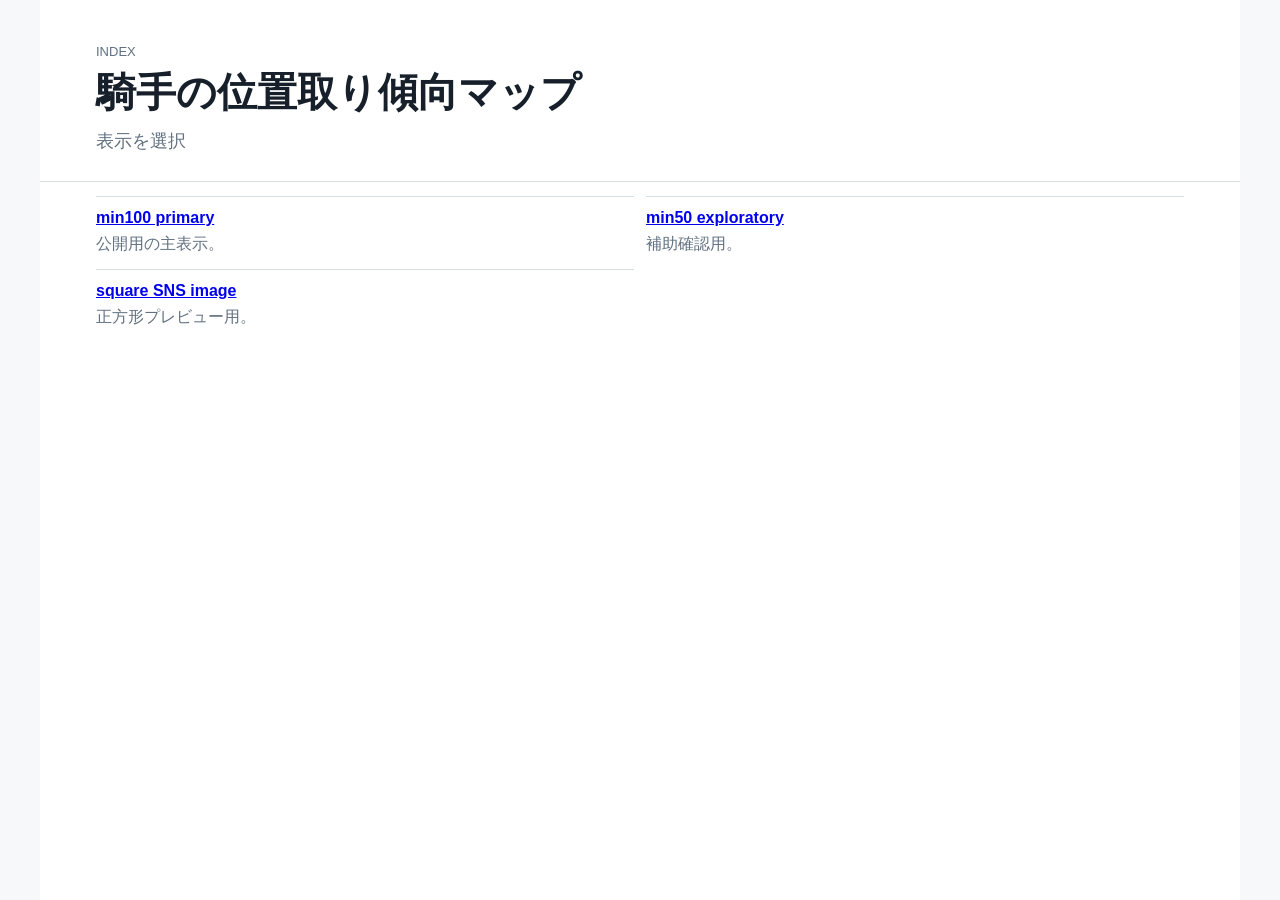
==== index.html @ f2f60302 "Add files via upload" ====
<!doctype html><html lang="ja"><head><meta charset="utf-8"><meta name="viewport" content="width=device-width, initial-scale=1"><title>騎手位置取り傾向マップ</title><link rel="stylesheet" href="jockey_2axis_public_report.css"></head><body><main class="report"><header class="hero"><div><p class="kicker">index</p><h1>騎手の位置取り傾向マップ</h1><p class="subtitle">表示を選択</p></div></header><section class="definitions"><div class="def-grid"><div><b><a href="jockey_2axis_public_report_min100.html">min100 primary</a></b><span>公開用の主表示。</span></div><div><b><a href="jockey_2axis_public_report_min50.html">min50 exploratory</a></b><span>補助確認用。</span></div><div><b><a href="jockey_2axis_public_report_square.html">square SNS image</a></b><span>正方形プレビュー用。</span></div></div></section></main></body></html>
---- jockey_2axis_public_report.css ----
﻿
:root{--ink:#17202a;--muted:#617080;--line:#d7dee6;--paper:#f6f8fa;--panel:#fff;--q1:#4a90a4;--q2:#d36b4a;--q3:#7d8a97;--q4:#7a62a3}
*{box-sizing:border-box}body{margin:0;font-family:"Yu Gothic","Hiragino Kaku Gothic ProN",Meiryo,Arial,sans-serif;color:var(--ink);background:var(--paper)}.report{max-width:1200px;margin:0 auto;background:var(--panel);min-height:100vh}.hero{display:flex;justify-content:space-between;gap:32px;padding:44px 56px 28px;border-bottom:1px solid var(--line);background:#fff}.kicker{margin:0 0 10px;color:var(--muted);font-size:13px;letter-spacing:0;text-transform:uppercase}h1{margin:0;font-size:40px;line-height:1.15;letter-spacing:0}.subtitle{margin:14px 0 0;color:var(--muted);font-size:18px}.hero-metrics{display:grid;grid-template-columns:repeat(3,110px);gap:10px;align-content:end}.hero-metrics div{border:1px solid var(--line);border-radius:8px;padding:12px;background:#fbfcfd}.hero-metrics span{display:block;color:var(--muted);font-size:12px}.hero-metrics b{display:block;font-size:22px;margin-top:4px}.notice{margin:24px 56px;padding:15px 18px;border-left:5px solid #2f6f7e;background:#eef6f7;line-height:1.7;font-size:14px}.detail-notice{background:#faf7ef;border-left-color:#9f7a2f}.map-section,.quadrants,.representatives,.definitions{padding:14px 56px 32px}.section-head{display:flex;align-items:center;justify-content:space-between}h2{font-size:24px;margin:0 0 16px}.section-head a{color:#245f75;text-decoration:none;border-bottom:1px solid #245f75}.controls{display:grid;grid-template-columns:1.3fr 1fr auto;gap:12px;align-items:end;margin:0 0 14px;padding:12px;border:1px solid var(--line);border-radius:8px;background:#fbfcfd}.controls label{display:block;font-size:12px;color:var(--muted);margin-bottom:5px}.search-box{display:grid;grid-template-columns:1fr auto;gap:8px}.search-box label{grid-column:1/-1}.controls input[type=search],.controls input[type=number]{width:100%;height:36px;border:1px solid var(--line);border-radius:6px;padding:0 10px;font:inherit}.controls button{height:36px;border:1px solid var(--line);border-radius:6px;background:#fff;color:var(--ink)}.filter-box{display:grid;grid-template-columns:1fr 76px;gap:8px}.filter-box label{grid-column:1/-1}.toggle{white-space:nowrap;color:var(--ink)!important}.filter-meta{grid-column:1/-1;margin:0;color:var(--muted);font-size:13px}.no-result{grid-column:1/-1;margin:0;color:#9a3412;font-weight:700}.axis-map{width:100%;height:auto;display:block;border:1px solid var(--line);border-radius:8px;background:#fff}.map-frame{fill:#fff;stroke:var(--line)}.quad-fill{opacity:.12}.quad-fill.Q1{fill:var(--q1)}.quad-fill.Q2{fill:var(--q2)}.quad-fill.Q3{fill:var(--q3)}.quad-fill.Q4{fill:var(--q4)}.zero-line{stroke:#9ba8b5;stroke-width:1.5;stroke-dasharray:5 5}.quad-label{font-size:18px;font-weight:700;fill:#34424f}.point{opacity:.62;stroke:#fff;stroke-width:.8;cursor:pointer}.point.Q1{fill:var(--q1)}.point.Q2{fill:var(--q2)}.point.Q3{fill:var(--q3)}.point.Q4{fill:var(--q4)}.point.dimmed{opacity:.08}.point.highlight{opacity:1;stroke:#111;stroke-width:3}.point.hidden,.rep-card.hidden{display:none}.point-label{font-size:12px;font-weight:700;fill:#1b2630;paint-order:stroke;stroke:#fff;stroke-width:3px}.point-label.dimmed{opacity:.22}.axis-title{font-size:14px;fill:var(--muted);font-weight:700}.axis-note{display:grid;grid-template-columns:1fr 1fr;gap:12px;margin-top:12px;color:var(--muted);line-height:1.6}.quad-grid{display:grid;grid-template-columns:repeat(4,1fr);gap:12px}.quad-card,.rep-card{border:1px solid var(--line);border-radius:8px;padding:16px;background:#fff}.quad-card h3{margin:0 0 8px;font-size:17px}.quad-card p{margin:0 0 10px;color:var(--muted);line-height:1.6;font-size:13px}.quad-card strong{font-size:24px}.axis-cond{color:var(--ink)!important;font-weight:700}.rep-grid{display:grid;grid-template-columns:repeat(4,1fr);gap:12px}.rep-card{padding:14px;min-height:170px}.rep-head{display:flex;justify-content:space-between;gap:8px;align-items:flex-start}.rep-head span{font-size:18px;font-weight:700}.rep-head b{font-size:12px;color:var(--muted);text-align:right}.rep-card dl{display:grid;grid-template-columns:repeat(3,1fr);gap:8px;margin:14px 0}.rep-card dt{color:var(--muted);font-size:11px}.rep-card dd{margin:3px 0 0;font-weight:700;font-size:16px}.rep-card p{margin:0;color:var(--muted);line-height:1.55;font-size:13px}.def-grid{display:grid;grid-template-columns:repeat(2,1fr);gap:12px}.def-grid div{border-top:1px solid var(--line);padding-top:12px}.def-grid b,.def-grid span{display:block}.def-grid span{color:var(--muted);line-height:1.6;margin-top:4px}.tooltip{position:fixed;z-index:10;max-width:280px;padding:10px 12px;border:1px solid #c9d3dd;border-radius:8px;background:#fff;box-shadow:0 8px 24px rgba(20,30,40,.18);font-size:13px;line-height:1.45;pointer-events:none}.tooltip b{display:block;margin-bottom:4px}.square-shot{background:#fff;overflow:hidden}.square-report{width:100vw;height:100vh;max-width:none;overflow:hidden}.square-hero{display:block;padding:28px 56px 6px}.square-hero h1{font-size:44px;white-space:nowrap}.square-hero .subtitle{font-size:17px}.square-map{padding:4px 56px 2px}.compact-map{height:660px}.square-notice{margin:0 56px;font-size:13px;padding:10px 14px}@media(max-width:800px){.hero{display:block;padding:30px 20px}h1{font-size:30px}.hero-metrics,.quad-grid,.rep-grid,.def-grid,.axis-note,.controls{grid-template-columns:1fr}.hero-metrics{margin-top:20px}.notice,.map-section,.quadrants,.representatives,.definitions{margin-left:0;margin-right:0;padding-left:20px;padding-right:20px}.search-box,.filter-box{grid-template-columns:1fr}}
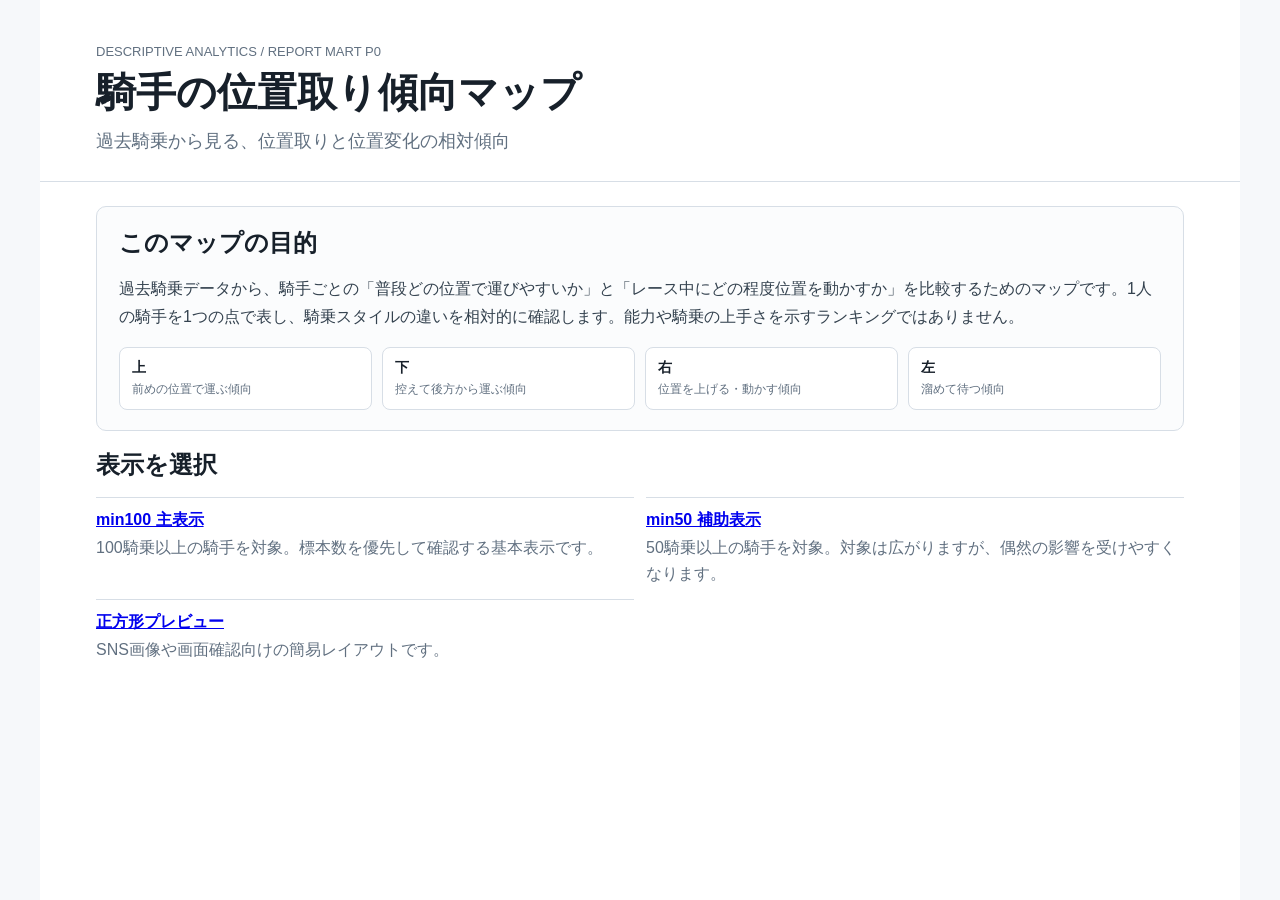
==== commit 8068d7ed: "Add files via upload" ====
--- a/index.html
+++ b/index.html
@@ -1 +1,40 @@
-<!doctype html><html lang="ja"><head><meta charset="utf-8"><meta name="viewport" content="width=device-width, initial-scale=1"><title>騎手位置取り傾向マップ</title><link rel="stylesheet" href="jockey_2axis_public_report.css"></head><body><main class="report"><header class="hero"><div><p class="kicker">index</p><h1>騎手の位置取り傾向マップ</h1><p class="subtitle">表示を選択</p></div></header><section class="definitions"><div class="def-grid"><div><b><a href="jockey_2axis_public_report_min100.html">min100 primary</a></b><span>公開用の主表示。</span></div><div><b><a href="jockey_2axis_public_report_min50.html">min50 exploratory</a></b><span>補助確認用。</span></div><div><b><a href="jockey_2axis_public_report_square.html">square SNS image</a></b><span>正方形プレビュー用。</span></div></div></section></main></body></html>+<!doctype html>
+<html lang="ja">
+<head>
+  <meta charset="utf-8">
+  <meta name="viewport" content="width=device-width, initial-scale=1">
+  <title>騎手位置取り傾向マップ</title>
+  <link rel="stylesheet" href="jockey_2axis_public_report.css">
+</head>
+<body>
+<main class="report">
+  <header class="hero">
+    <div>
+      <p class="kicker">descriptive analytics / report mart P0</p>
+      <h1>騎手の位置取り傾向マップ</h1>
+      <p class="subtitle">過去騎乗から見る、位置取りと位置変化の相対傾向</p>
+    </div>
+  </header>
+
+  <section class="index-guide" aria-labelledby="indexGuideTitle">
+    <h2 id="indexGuideTitle">このマップの目的</h2>
+    <p>過去騎乗データから、騎手ごとの「普段どの位置で運びやすいか」と「レース中にどの程度位置を動かすか」を比較するためのマップです。1人の騎手を1つの点で表し、騎乗スタイルの違いを相対的に確認します。能力や騎乗の上手さを示すランキングではありません。</p>
+    <div class="guide-summary" aria-label="基本の読み方">
+      <div><b>上</b><span>前めの位置で運ぶ傾向</span></div>
+      <div><b>下</b><span>控えて後方から運ぶ傾向</span></div>
+      <div><b>右</b><span>位置を上げる・動かす傾向</span></div>
+      <div><b>左</b><span>溜めて待つ傾向</span></div>
+    </div>
+  </section>
+
+  <section class="definitions">
+    <h2>表示を選択</h2>
+    <div class="def-grid">
+      <div><b><a href="jockey_2axis_public_report_min100.html">min100 主表示</a></b><span>100騎乗以上の騎手を対象。標本数を優先して確認する基本表示です。</span></div>
+      <div><b><a href="jockey_2axis_public_report_min50.html">min50 補助表示</a></b><span>50騎乗以上の騎手を対象。対象は広がりますが、偶然の影響を受けやすくなります。</span></div>
+      <div><b><a href="jockey_2axis_public_report_square.html">正方形プレビュー</a></b><span>SNS画像や画面確認向けの簡易レイアウトです。</span></div>
+    </div>
+  </section>
+</main>
+</body>
+</html>
--- a/jockey_2axis_public_report.css
+++ b/jockey_2axis_public_report.css
@@ -1,4 +1,6 @@
-﻿
-:root{--ink:#17202a;--muted:#617080;--line:#d7dee6;--paper:#f6f8fa;--panel:#fff;--q1:#4a90a4;--q2:#d36b4a;--q3:#7d8a97;--q4:#7a62a3}
-*{box-sizing:border-box}body{margin:0;font-family:"Yu Gothic","Hiragino Kaku Gothic ProN",Meiryo,Arial,sans-serif;color:var(--ink);background:var(--paper)}.report{max-width:1200px;margin:0 auto;background:var(--panel);min-height:100vh}.hero{display:flex;justify-content:space-between;gap:32px;padding:44px 56px 28px;border-bottom:1px solid var(--line);background:#fff}.kicker{margin:0 0 10px;color:var(--muted);font-size:13px;letter-spacing:0;text-transform:uppercase}h1{margin:0;font-size:40px;line-height:1.15;letter-spacing:0}.subtitle{margin:14px 0 0;color:var(--muted);font-size:18px}.hero-metrics{display:grid;grid-template-columns:repeat(3,110px);gap:10px;align-content:end}.hero-metrics div{border:1px solid var(--line);border-radius:8px;padding:12px;background:#fbfcfd}.hero-metrics span{display:block;color:var(--muted);font-size:12px}.hero-metrics b{display:block;font-size:22px;margin-top:4px}.notice{margin:24px 56px;padding:15px 18px;border-left:5px solid #2f6f7e;background:#eef6f7;line-height:1.7;font-size:14px}.detail-notice{background:#faf7ef;border-left-color:#9f7a2f}.map-section,.quadrants,.representatives,.definitions{padding:14px 56px 32px}.section-head{display:flex;align-items:center;justify-content:space-between}h2{font-size:24px;margin:0 0 16px}.section-head a{color:#245f75;text-decoration:none;border-bottom:1px solid #245f75}.controls{display:grid;grid-template-columns:1.3fr 1fr auto;gap:12px;align-items:end;margin:0 0 14px;padding:12px;border:1px solid var(--line);border-radius:8px;background:#fbfcfd}.controls label{display:block;font-size:12px;color:var(--muted);margin-bottom:5px}.search-box{display:grid;grid-template-columns:1fr auto;gap:8px}.search-box label{grid-column:1/-1}.controls input[type=search],.controls input[type=number]{width:100%;height:36px;border:1px solid var(--line);border-radius:6px;padding:0 10px;font:inherit}.controls button{height:36px;border:1px solid var(--line);border-radius:6px;background:#fff;color:var(--ink)}.filter-box{display:grid;grid-template-columns:1fr 76px;gap:8px}.filter-box label{grid-column:1/-1}.toggle{white-space:nowrap;color:var(--ink)!important}.filter-meta{grid-column:1/-1;margin:0;color:var(--muted);font-size:13px}.no-result{grid-column:1/-1;margin:0;color:#9a3412;font-weight:700}.axis-map{width:100%;height:auto;display:block;border:1px solid var(--line);border-radius:8px;background:#fff}.map-frame{fill:#fff;stroke:var(--line)}.quad-fill{opacity:.12}.quad-fill.Q1{fill:var(--q1)}.quad-fill.Q2{fill:var(--q2)}.quad-fill.Q3{fill:var(--q3)}.quad-fill.Q4{fill:var(--q4)}.zero-line{stroke:#9ba8b5;stroke-width:1.5;stroke-dasharray:5 5}.quad-label{font-size:18px;font-weight:700;fill:#34424f}.point{opacity:.62;stroke:#fff;stroke-width:.8;cursor:pointer}.point.Q1{fill:var(--q1)}.point.Q2{fill:var(--q2)}.point.Q3{fill:var(--q3)}.point.Q4{fill:var(--q4)}.point.dimmed{opacity:.08}.point.highlight{opacity:1;stroke:#111;stroke-width:3}.point.hidden,.rep-card.hidden{display:none}.point-label{font-size:12px;font-weight:700;fill:#1b2630;paint-order:stroke;stroke:#fff;stroke-width:3px}.point-label.dimmed{opacity:.22}.axis-title{font-size:14px;fill:var(--muted);font-weight:700}.axis-note{display:grid;grid-template-columns:1fr 1fr;gap:12px;margin-top:12px;color:var(--muted);line-height:1.6}.quad-grid{display:grid;grid-template-columns:repeat(4,1fr);gap:12px}.quad-card,.rep-card{border:1px solid var(--line);border-radius:8px;padding:16px;background:#fff}.quad-card h3{margin:0 0 8px;font-size:17px}.quad-card p{margin:0 0 10px;color:var(--muted);line-height:1.6;font-size:13px}.quad-card strong{font-size:24px}.axis-cond{color:var(--ink)!important;font-weight:700}.rep-grid{display:grid;grid-template-columns:repeat(4,1fr);gap:12px}.rep-card{padding:14px;min-height:170px}.rep-head{display:flex;justify-content:space-between;gap:8px;align-items:flex-start}.rep-head span{font-size:18px;font-weight:700}.rep-head b{font-size:12px;color:var(--muted);text-align:right}.rep-card dl{display:grid;grid-template-columns:repeat(3,1fr);gap:8px;margin:14px 0}.rep-card dt{color:var(--muted);font-size:11px}.rep-card dd{margin:3px 0 0;font-weight:700;font-size:16px}.rep-card p{margin:0;color:var(--muted);line-height:1.55;font-size:13px}.def-grid{display:grid;grid-template-columns:repeat(2,1fr);gap:12px}.def-grid div{border-top:1px solid var(--line);padding-top:12px}.def-grid b,.def-grid span{display:block}.def-grid span{color:var(--muted);line-height:1.6;margin-top:4px}.tooltip{position:fixed;z-index:10;max-width:280px;padding:10px 12px;border:1px solid #c9d3dd;border-radius:8px;background:#fff;box-shadow:0 8px 24px rgba(20,30,40,.18);font-size:13px;line-height:1.45;pointer-events:none}.tooltip b{display:block;margin-bottom:4px}.square-shot{background:#fff;overflow:hidden}.square-report{width:100vw;height:100vh;max-width:none;overflow:hidden}.square-hero{display:block;padding:28px 56px 6px}.square-hero h1{font-size:44px;white-space:nowrap}.square-hero .subtitle{font-size:17px}.square-map{padding:4px 56px 2px}.compact-map{height:660px}.square-notice{margin:0 56px;font-size:13px;padding:10px 14px}@media(max-width:800px){.hero{display:block;padding:30px 20px}h1{font-size:30px}.hero-metrics,.quad-grid,.rep-grid,.def-grid,.axis-note,.controls{grid-template-columns:1fr}.hero-metrics{margin-top:20px}.notice,.map-section,.quadrants,.representatives,.definitions{margin-left:0;margin-right:0;padding-left:20px;padding-right:20px}.search-box,.filter-box{grid-template-columns:1fr}}
-
+:root{--ink:#17202a;--muted:#617080;--line:#d7dee6;--paper:#f6f8fa;--panel:#fff;--q1:#4a90a4;--q2:#d36b4a;--q3:#7d8a97;--q4:#7a62a3}
+*{box-sizing:border-box}body{margin:0;font-family:"Yu Gothic","Hiragino Kaku Gothic ProN",Meiryo,Arial,sans-serif;color:var(--ink);background:var(--paper)}.report{max-width:1200px;margin:0 auto;background:var(--panel);min-height:100vh}.hero{display:flex;justify-content:space-between;gap:32px;padding:44px 56px 28px;border-bottom:1px solid var(--line);background:#fff}.kicker{margin:0 0 10px;color:var(--muted);font-size:13px;letter-spacing:0;text-transform:uppercase}h1{margin:0;font-size:40px;line-height:1.15;letter-spacing:0}.subtitle{margin:14px 0 0;color:var(--muted);font-size:18px}.hero-metrics{display:grid;grid-template-columns:repeat(3,110px);gap:10px;align-content:end}.hero-metrics div{border:1px solid var(--line);border-radius:8px;padding:12px;background:#fbfcfd}.hero-metrics span{display:block;color:var(--muted);font-size:12px}.hero-metrics b{display:block;font-size:22px;margin-top:4px}.notice{margin:24px 56px;padding:15px 18px;border-left:5px solid #2f6f7e;background:#eef6f7;line-height:1.7;font-size:14px}.detail-notice{background:#faf7ef;border-left-color:#9f7a2f}.map-section,.quadrants,.representatives,.definitions{padding:14px 56px 32px}.section-head{display:flex;align-items:center;justify-content:space-between}h2{font-size:24px;margin:0 0 16px}.section-head a{color:#245f75;text-decoration:none;border-bottom:1px solid #245f75}.controls{display:grid;grid-template-columns:1.3fr 1fr auto;gap:12px;align-items:end;margin:0 0 14px;padding:12px;border:1px solid var(--line);border-radius:8px;background:#fbfcfd}.controls label{display:block;font-size:12px;color:var(--muted);margin-bottom:5px}.search-box{display:grid;grid-template-columns:1fr auto;gap:8px}.search-box label{grid-column:1/-1}.controls input[type=search],.controls input[type=number]{width:100%;height:36px;border:1px solid var(--line);border-radius:6px;padding:0 10px;font:inherit}.controls button{height:36px;border:1px solid var(--line);border-radius:6px;background:#fff;color:var(--ink)}.filter-box{display:grid;grid-template-columns:1fr 76px;gap:8px}.filter-box label{grid-column:1/-1}.toggle{white-space:nowrap;color:var(--ink)!important}.filter-meta{grid-column:1/-1;margin:0;color:var(--muted);font-size:13px}.no-result{grid-column:1/-1;margin:0;color:#9a3412;font-weight:700}.axis-map{width:100%;height:auto;display:block;border:1px solid var(--line);border-radius:8px;background:#fff}.map-frame{fill:#fff;stroke:var(--line)}.quad-fill{opacity:.12}.quad-fill.Q1{fill:var(--q1)}.quad-fill.Q2{fill:var(--q2)}.quad-fill.Q3{fill:var(--q3)}.quad-fill.Q4{fill:var(--q4)}.zero-line{stroke:#9ba8b5;stroke-width:1.5;stroke-dasharray:5 5}.quad-label{font-size:18px;font-weight:700;fill:#34424f}.point{opacity:.62;stroke:#fff;stroke-width:.8;cursor:pointer}.point.Q1{fill:var(--q1)}.point.Q2{fill:var(--q2)}.point.Q3{fill:var(--q3)}.point.Q4{fill:var(--q4)}.point.dimmed{opacity:.08}.point.highlight{opacity:1;stroke:#111;stroke-width:3}.point.hidden,.rep-card.hidden{display:none}.point-label{font-size:12px;font-weight:700;fill:#1b2630;paint-order:stroke;stroke:#fff;stroke-width:3px}.point-label.dimmed{opacity:.22}.axis-title{font-size:14px;fill:var(--muted);font-weight:700}.axis-note{display:grid;grid-template-columns:1fr 1fr;gap:12px;margin-top:12px;color:var(--muted);line-height:1.6}.quad-grid{display:grid;grid-template-columns:repeat(4,1fr);gap:12px}.quad-card,.rep-card{border:1px solid var(--line);border-radius:8px;padding:16px;background:#fff}.quad-card h3{margin:0 0 8px;font-size:17px}.quad-card p{margin:0 0 10px;color:var(--muted);line-height:1.6;font-size:13px}.quad-card strong{font-size:24px}.axis-cond{color:var(--ink)!important;font-weight:700}.rep-grid{display:grid;grid-template-columns:repeat(4,1fr);gap:12px}.rep-card{padding:14px;min-height:170px}.rep-head{display:flex;justify-content:space-between;gap:8px;align-items:flex-start}.rep-head span{font-size:18px;font-weight:700}.rep-head b{font-size:12px;color:var(--muted);text-align:right}.rep-card dl{display:grid;grid-template-columns:repeat(3,1fr);gap:8px;margin:14px 0}.rep-card dt{color:var(--muted);font-size:11px}.rep-card dd{margin:3px 0 0;font-weight:700;font-size:16px}.rep-card p{margin:0;color:var(--muted);line-height:1.55;font-size:13px}.def-grid{display:grid;grid-template-columns:repeat(2,1fr);gap:12px}.def-grid div{border-top:1px solid var(--line);padding-top:12px}.def-grid b,.def-grid span{display:block}.def-grid span{color:var(--muted);line-height:1.6;margin-top:4px}.tooltip{position:fixed;z-index:10;max-width:280px;padding:10px 12px;border:1px solid #c9d3dd;border-radius:8px;background:#fff;box-shadow:0 8px 24px rgba(20,30,40,.18);font-size:13px;line-height:1.45;pointer-events:none}.tooltip b{display:block;margin-bottom:4px}.square-shot{background:#fff;overflow:hidden}.square-report{width:100vw;height:100vh;max-width:none;overflow:hidden}.square-hero{display:block;padding:28px 56px 6px}.square-hero h1{font-size:44px;white-space:nowrap}.square-hero .subtitle{font-size:17px}.square-map{padding:4px 56px 2px}.compact-map{height:660px}.square-notice{margin:0 56px;font-size:13px;padding:10px 14px}
+.reading-guide{margin:0 56px 18px;padding:20px 22px;border:1px solid var(--line);border-radius:10px;background:#fbfcfd}.reading-guide h2{margin-bottom:10px}.guide-lead{margin:0;color:#34424f;line-height:1.75}.guide-summary{display:grid;grid-template-columns:repeat(4,1fr);gap:10px;margin:16px 0}.guide-summary div,.quadrant-guide div{display:flex;flex-direction:column;gap:4px;padding:11px 12px;border:1px solid var(--line);border-radius:8px;background:#fff}.guide-summary b,.quadrant-guide b{font-size:14px}.guide-summary span,.quadrant-guide span{color:var(--muted);font-size:12px;line-height:1.45}.guide-edition{margin:0;padding:11px 13px;border-left:4px solid #2f6f7e;border-radius:4px;background:#eef6f7;color:#34424f;font-size:13px;line-height:1.65}.guide-details{margin-top:15px;padding-top:13px;border-top:1px solid var(--line)}.guide-details summary{cursor:pointer;font-weight:700;color:#245f75}.guide-details summary:hover{text-decoration:underline}.guide-body{display:grid;grid-template-columns:1fr 1fr;gap:12px;margin-top:14px}.guide-body section{padding:13px 14px;border:1px solid var(--line);border-radius:8px;background:#fff}.guide-body h3{margin:0 0 6px;font-size:15px}.guide-body p{margin:0;color:var(--muted);font-size:13px;line-height:1.7}.guide-wide{grid-column:1/-1}.quadrant-guide{display:grid;grid-template-columns:1fr 1fr;gap:8px}.guide-warning{background:#faf7ef!important;border-color:#e2d4b7!important}.index-guide{margin:24px 56px 4px;padding:20px 22px;border:1px solid var(--line);border-radius:10px;background:#fbfcfd}.index-guide p{margin:0;color:#34424f;line-height:1.75}.index-guide .guide-summary{margin-bottom:0}
+@media(max-width:800px){.hero{display:block;padding:30px 20px}h1{font-size:30px}.hero-metrics,.quad-grid,.rep-grid,.def-grid,.axis-note,.controls{grid-template-columns:1fr}.hero-metrics{margin-top:20px}.notice,.map-section,.quadrants,.representatives,.definitions{margin-left:0;margin-right:0;padding-left:20px;padding-right:20px}.search-box,.filter-box{grid-template-columns:1fr}.reading-guide,.index-guide{margin-left:20px;margin-right:20px}.guide-summary{grid-template-columns:1fr 1fr}.guide-body{grid-template-columns:1fr}.guide-wide{grid-column:auto}.quadrant-guide{grid-template-columns:1fr}}
+@media(max-width:480px){.guide-summary{grid-template-columns:1fr}.reading-guide,.index-guide{padding:16px}}
+.point-label.hidden { display: none; }
